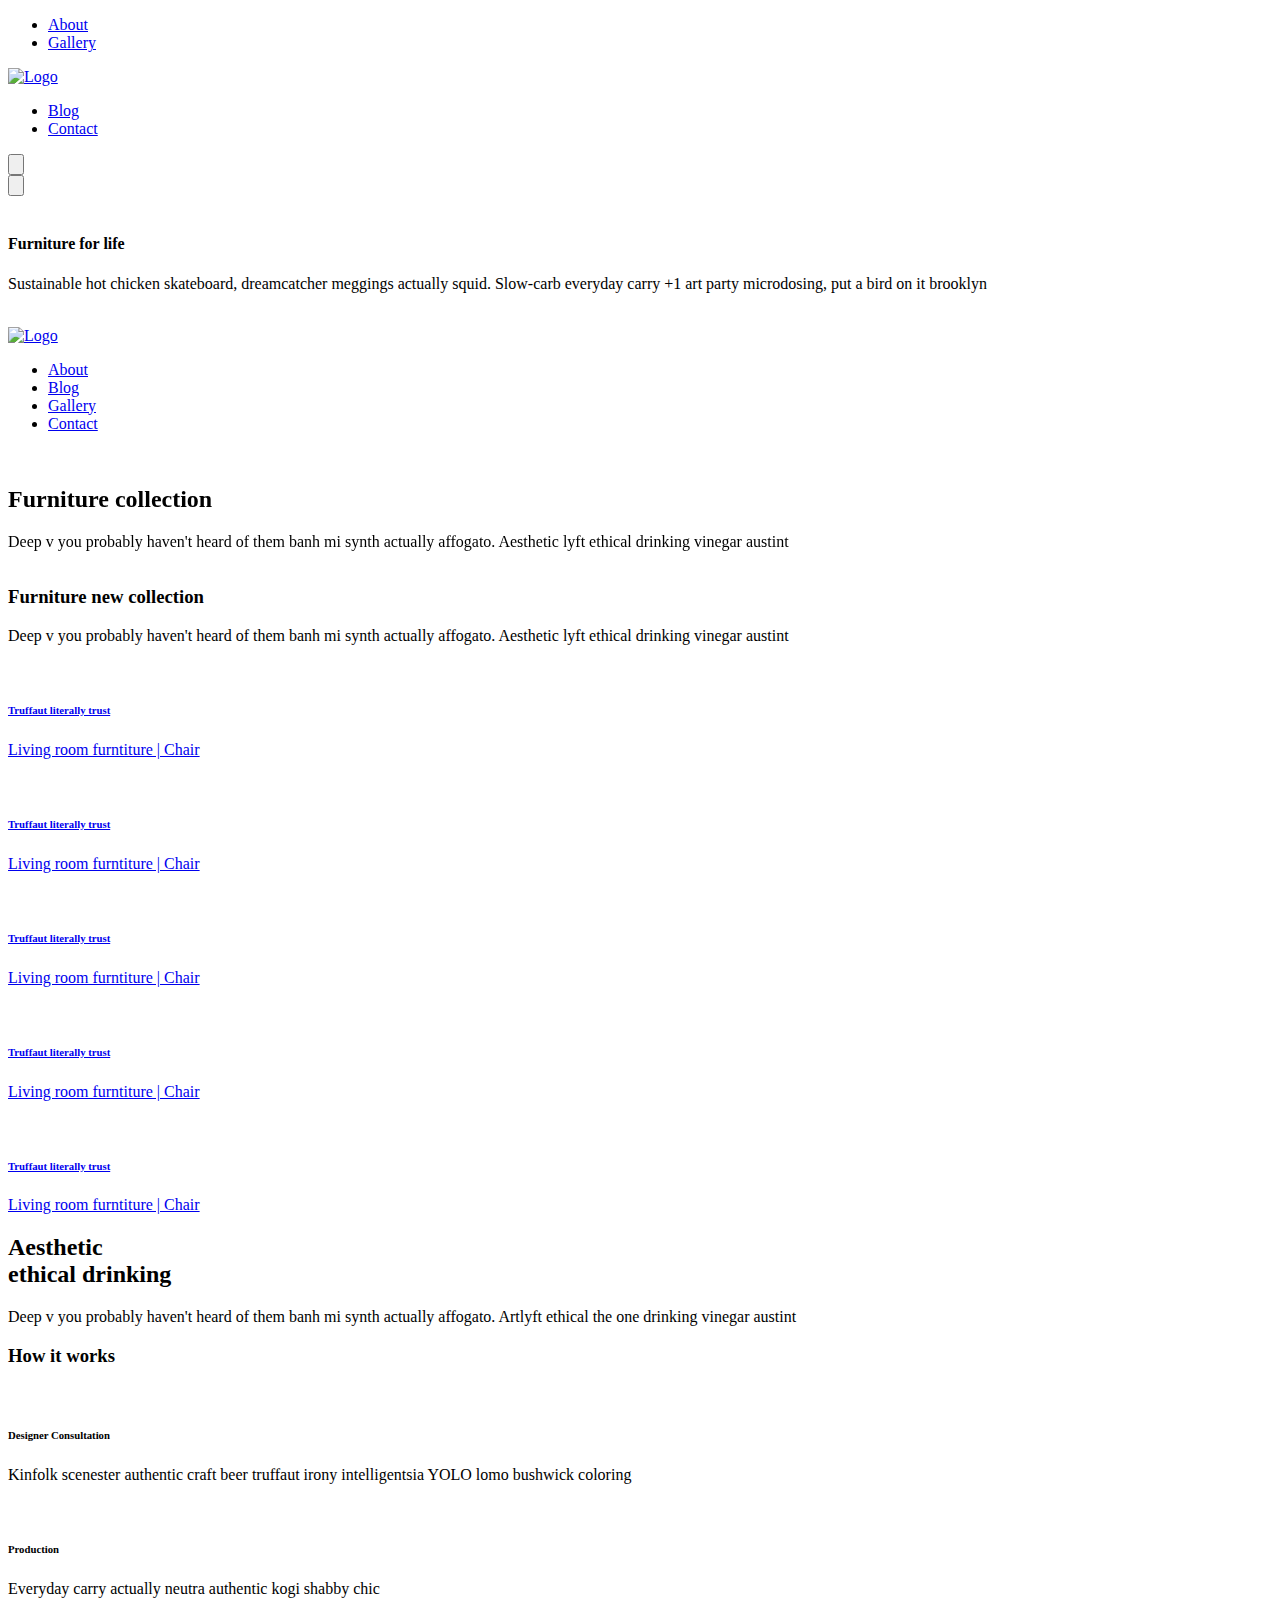
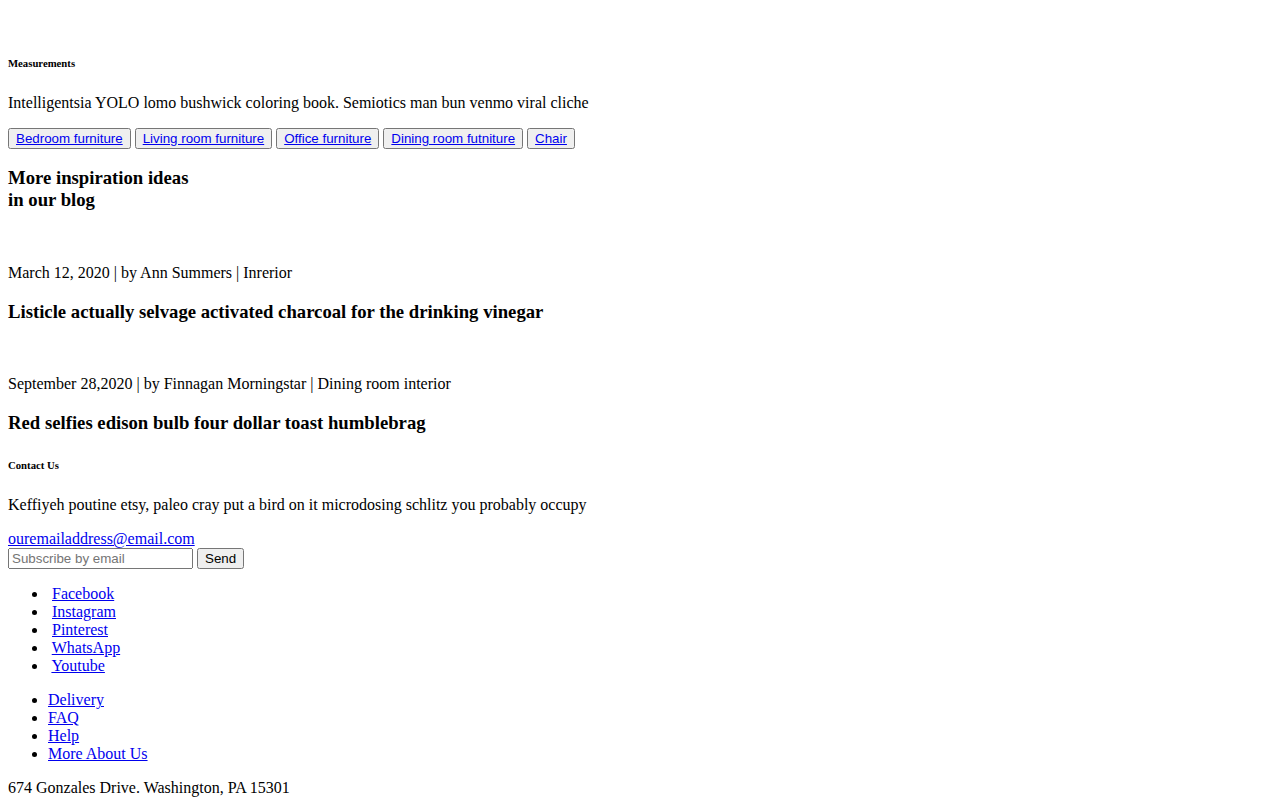
==== index.html @ 70f23776 "Add files via upload" ====
<!DOCTYPE html>
<html lang="en">
<head>
    <meta charset="UTF-8">
    <meta http-equiv="X-UA-Compatible" content="IE=edge">
    <meta name="viewport" content="width=device-width, initial-scale=1.0">
    <title>DESIRE</title>
    <link
  rel="stylesheet"
  href="https://cdn.jsdelivr.net/npm/swiper@9/swiper-bundle.min.css"
/>
    <link rel="preconnect" href="https://fonts.googleapis.com">
<link rel="preconnect" href="https://fonts.gstatic.com" crossorigin>
<link href="https://fonts.googleapis.com/css2?family=Montserrat:wght@700&family=Open+Sans&display=swap" rel="stylesheet">
    <link rel="stylesheet" href="css/style.css">
</head>
<body>
    

    <div class="wrapper">
    <header class="header">
      <div class="container">
        <div class="header_inner">
          <nav class="menu">
          <ul class="menu_list">
            <li class="menu_list-item"><a href="about.html" class="menu_list-link">
                About
            </a></li>
            <li class="menu_list-item"><a href="page.html" class="menu_list-link">
                Gallery
            </a></li>
          </ul>
          </nav>  
          <a href="#" class="logo log2">
            <img src="images/logoproject11.png" alt="Logo">
          </a> 
          <nav class="menu">
            <ul class="menu_list">
                <li class="menu_list-item"><a href="blog.html" class="menu_list-link">
                    Blog
                </a></li>
                <li class="menu_list-item"><a href="contact.html" class="menu_list-link">
                    Contact
                </a></li>
              </ul>
          </nav> 
          <button class="header_btn">
            <img src="images/icon_menu.png" alt="">
          </button> 

          <div class="rightside-menu">
            <button class="rightside-menu_close">
               <img src="images/Pathclose.png" alt="">
            </button>
            <div class="rightside-menu_content">
                <a href="#" class="logo">
                  <img src="images/logorightlog.png" alt="">
              </a>
              <h4 class="rightside-menu_title">
                Furniture for life
              </h4>
              <p class="rightside-menu_text">
                Sustainable hot chicken skateboard, dreamcatcher meggings actually squid. Slow-carb everyday carry +1 art party microdosing, put a bird on it brooklyn
              </p>
              <img src="images/Rectanglerightimg.png" alt="" class="rightside-menu-img">
            </div>
    </div> 

    <nav class="menu-men">
        <a href="index.html" class="logo3">
            <img src="images/logoproject11.png" alt="Logo">
          </a>
          <div class="menu-burger">
            <span></span>
          </div>
        <ul class="menu_list-burger">
            <li class="menu_list-item-burger"><a href="about.html" class="menu_list-link">
                About
            </a></li>
            <li class="menu_list-item-burger"><a href="blog.html" class="menu_list-link">
                Blog
            </a></li>
            <li class="menu_list-item-burger"><a href="page.html" class="menu_list-link">
                Gallery
            </a></li>
            <li class="menu_list-item-burger"><a href="contact.html" class="menu_list-link">
                Contact
            </a></li>
          </ul>
      </nav> 
        </div>
      </div>

    </header>

         <main class="main">
            <section class="top">
                <div class="container">
                    <div class="swiper mySwiper">
                        <div class="swiper-wrapper">
                          <div class="swiper-slide">
                            <div class="swiper-slide-inner">
                                <div class="swiper-slide-img">
                                    <img src="images/Group 1.png" alt="" class="swiper-slide-images">
                                </div>
                                <div class="swiper-slide-info">
                                    <h2 class="swiper-slide-title">
                                        Furniture 
                                        collection
                                    </h2>
                                    <p class="swiper-slide-text">
                                        Deep v you probably haven't heard of them banh mi synth actually affogato. Aesthetic lyft ethical drinking vinegar austint
                                    </p>
                                </div>
                            </div>
                          </div>
                          <div class="swiper-slide">
                            <div class="swiper-slide-inner">
                                <div class="swiper-slide-img">
                                    <img src="images/Group 1.png" alt="" class="swiper-slide-images">
                                </div>
                                <div class="swiper-slide-info">
                                    <h2 class="swiper-slide-title">
                                        Furniture 
                                        collection
                                    </h2>
                                    <p class="swiper-slide-text">
                                        Deep v you probably haven't heard of them banh mi synth actually affogato. Aesthetic lyft ethical drinking vinegar austint
                                    </p>
                                </div>
                            </div>
                          </div>
                          <div class="swiper-slide">
                            <div class="swiper-slide-inner">
                                <div class="swiper-slide-img">
                                    <img src="images/Group 1.png" alt="" class="swiper-slide-images">
                                </div>
                                <div class="swiper-slide-info">
                                    <h2 class="swiper-slide-title">
                                        Furniture 
                                        collection
                                    </h2>
                                    <p class="swiper-slide-text">
                                        Deep v you probably haven't heard of them banh mi synth actually affogato. Aesthetic lyft ethical drinking vinegar austint
                                    </p>
                                </div>
                            </div>
                          </div>
                        </div>
                        
                        <div class="swiper-pagination">
     
                        </div>
                      </div>
                    </div>
            </section>
            <section class="new-collection">
                <div class="container-fluid">
                    <h3 class="new-collection_title">
                        Furniture new collection
                    </h3>
                    <p class="new-collection_text">
                        Deep v you probably haven't heard of them banh mi synth actually affogato. Aesthetic lyft ethical drinking vinegar austint
                    </p>
                    <div class="collection">
                        <a class="collection_item" href="#">
                            <img src="images/placeholder.png" alt="" class="collection_images">
                            <div class="collection_info">
                                <h6 class="collection_info-title">
                                    Truffaut literally trust
                                </h6>
                                <div class="line"></div>

                                <p class="collection_info-text">
                                    Living room furntiture | Chair
                                </p>
                            </div>
                        </a>
                        <a class="collection_item" href="#">
                            <img src="images/container.jpg" alt="" class="collection_images">
                            <div class="collection_info">
                                <h6 class="collection_info-title">
                                    Truffaut literally trust
                                </h6>
                                <div class="line"></div>

                                <p class="collection_info-text">
                                    Living room furntiture | Chair
                                </p>
                            </div>
                        </a>
                        <a class="collection_item" href="#">
                            <img src="images/placeholderimg.png" alt="" class="collection_images">
                            <div class="collection_info">
                                <h6 class="collection_info-title">
                                    Truffaut literally trust
                                </h6>
                                <div class="line"></div>

                                <p class="collection_info-text">
                                    Living room furntiture | Chair
                                </p>
                            </div>
                        </a>
                        <a class="collection_item" href="#">

                                <img src="images/containerimg1.jpg" alt="" class="collection_images">
                            <div class="collection_info">
                                <h6 class="collection_info-title">
                                    Truffaut literally trust
                                </h6>
                                <div class="line"></div>
                                <p class="collection_info-text">
                                    Living room furntiture | Chair
                                </p>
                            </div>
                        </a>
                        <a class="collection_item" href="#">
                            <img src="images/containerimg2.jpg" alt="" class="collection_images">
                            <div class="collection_info">
                                <h6 class="collection_info-title">
                                    Truffaut literally trust
                                </h6>
                                <div class="line"></div>

                                <p class="collection_info-text">
                                    Living room furntiture | Chair
                                </p>
                            </div>
                        </a>
                    </div>
                </div>
            </section>

            <section class="decor">
                <div class="container">
                    <h2 class="decor_title">
                        Aesthetic <br>
                        ethical drinking
                    </h2>
                    <p class="decor_text">
                        Deep v you probably haven't heard of them banh mi synth actually affogato. Artlyft ethical the one drinking vinegar austint
                    </p>
                </div>
            </section>
             <section class="works-path">
                <div class="container">
                    <h3 class="works-path_title">
                        How it works
                    </h3>
                    <div class="works-path_items">
                        <div class="works-path_items-box">
                            <div class="works-path_item works-path_item--concultation">
                         <img src="images/003-graphic toolpen.png" alt="" class="works-path_item-img">
                                  <h6 class="works-path_item-title">
                                    Designer Consultation
                                  </h6>
                                  <p class="works-path_item-text">
                                    Kinfolk scenester authentic craft beer truffaut irony intelligentsia YOLO lomo bushwick coloring 
                                  </p>
                            </div>
                            <div class="works-path_item works-path_item--production">
                                <img src="images/002-sofapan1.png" alt="" class="works-path_item-img">
                                <h6 class="works-path_item-title">
                                    Production
                                </h6>
                                <p class="works-path_item-text">
                                    Everyday carry actually neutra authentic kogi shabby chic
                                </p>
                            </div>
                        </div>
                        <div class="works-path_item works-path_item--measur">
                            <img src="images/028-measuring tapepen3.png" alt="" class="works-path_item-img">
                            <h6 class="works-path_item-title">
                                Measurements
                            </h6>
                            <p class="works-path_item-text">
                                Intelligentsia YOLO lomo bushwick coloring book. Semiotics man bun venmo viral cliche
                            </p>
                        </div>
                    </div>
                </div>
            </section> 

            <div class="gallery">
                <div class="container-fluid">
               <div class="gallery_buttons">
                <button class="gallery_btn" >
                    <a href="#" class="gallery_item">
                    Bedroom furniture
                    </a>
                </button>
                <button class="gallery_btn" >
                    <a href="#" class="gallery_item">
                    Living room furniture
                    </a>
                </button>
                <button class="gallery_btn" >
                    <a href="#" class="gallery_item">
                    Office furniture
                    </a>
                </button>
                <button class="gallery_btn">
                    <a href="#" class="gallery_item">
                    Dining room futniture
                    </a>
                </button>
                <button class="gallery_btn">
                    <a href="#" class="gallery_item">
                    Chair
                    </a>
                </button>
               </div>
               <div class="grid">
                <div class="grid-item grid-item1"></div>
                <div class="grid-item grid-item2"></div>
                <div class="grid-item grid-item3"></div>
                <div class="grid-item grid-item8"></div>
                <div class="grid-item grid-item5"></div>
                <div class="grid-item grid-item6"></div>
                <div class="grid-item grid-item7"></div>
                <div class="grid-item grid-item8"></div>
                <div class="grid-item grid-item9"></div>
                <div class="grid-item grid-item10"></div>
                <div class="grid-item grid-item11"></div>
                
              </div>
               </div>
            </div> 

            <section class="ideas">
                <div class="container">
                    <h3 class="ideas_title">
                        More inspiration ideas <br>in our blog
                    </h3>
                    <div class="ideas_inner">
                        <div class="ideas_block">
                         <img src="images/imgtab.png" alt="" class="ideas_block-img">
                         <p class="ideas_block-text">
                            March 12, 2020 | by Ann Summers | Inrerior 
                         </p>
                         <h3 class="ideas_block-title">
                            Listicle actually selvage activated charcoal for the drinking vinegar 
                         </h3>
                        </div>
                        <div class="ideas_block">
                            <div class="ideas_block">
                                <img src="images/Object.png" alt="" class="ideas_block-img">
                                <p class="ideas_block-text">
                                    September 28,2020 | by Finnagan Morningstar | Dining room interior                                </p>
                                <h3 class="ideas_block-title">
                                    Red selfies edison bulb four dollar toast humblebrag                                </h3>
                               </div>
                        </div>
                    </div>
                </div>
            </section>
        </main>

        <footer class="footer">
         <div class="footer_content">
           <div class="container">
            <div class="footer_inner">
                <div class="footer_info">
                    <h6 class="footer_info-title">
                        Contact Us
                    </h6>
                    <p class="footer_info-text">
                        Keffiyeh poutine etsy, paleo cray put a bird on it microdosing schlitz you probably occupy
                    </p>
                    <a href="#" class="footer_info-email">
                        ouremailaddress@email.com
                    </a>
                    <form  class="footer_form">
                        <input type="email" class="footer_form-input" placeholder="Subscribe by email">
                        <button class="footer_form-button"  type="submit">Send</button>
                    </form>
                </div>
                <ul class="footer_social">
                 <li class="footer_social-list">
                    <img src="images/facebookfac.png" alt="" class="footer_social-list-img">
                    <a href="#" class="footer_social-item">Facebook</a>
                </li>
                <li class="footer_social-list">
                    <img src="images/instagraminst.png" alt="" class="footer_social-list-img">
                    <a href="#" class="footer_social-item">Instagram</a>
                </li>
                <li class="footer_social-list">
                    <img src="images/Pinterestpint.png" alt="" class="footer_social-list-img">
                    <a href="#" class="footer_social-item">Pinterest</a>
                </li>
                <li class="footer_social-list">
                    <img src="images/whatsappwhats.png" alt="" class="footer_social-list-img">
                    <a href="#" class="footer_social-item">WhatsApp</a>
                </li>
                <li class="footer_social-list">
                    <img src="images/youtubeyot.png" alt="" class="footer_social-list-img">
                    <a href="#" class="footer_social-item">Youtube</a>
                </li>
                </ul>
                <nav class="footer_menu">
                    <ul class="footer_menu-list">
                        <li class="footer_menu-item">
                            <a href="#" class="footer_menu-link">Delivery</a>
                        </li>
                        <li class="footer_menu-item">
                            <a href="#" class="footer_menu-link">FAQ</a>
                        </li>
                        <li class="footer_menu-item">
                            <a href="#" class="footer_menu-link">Help</a>
                        </li>
                        <li class="footer_menu-item">
                            <a href="#" class="footer_menu-link">More About Us</a>
                        </li>
                    </ul>
                </nav>
            </div>
           </div>
         </div>
         <div class="footer_copy">
           <div class="cop">
            674 Gonzales Drive.   Washington, PA 15301
           </div> 
         </div>
        </footer>
    </div> 

    <script src="https://ajax.googleapis.com/ajax/libs/jquery/3.4.1/jquery.min.js"></script>
    <script src="https://cdn.jsdelivr.net/npm/swiper@9/swiper-bundle.min.js"></script>
  

    <script src="js/main.js"></script>
</body>
</html>
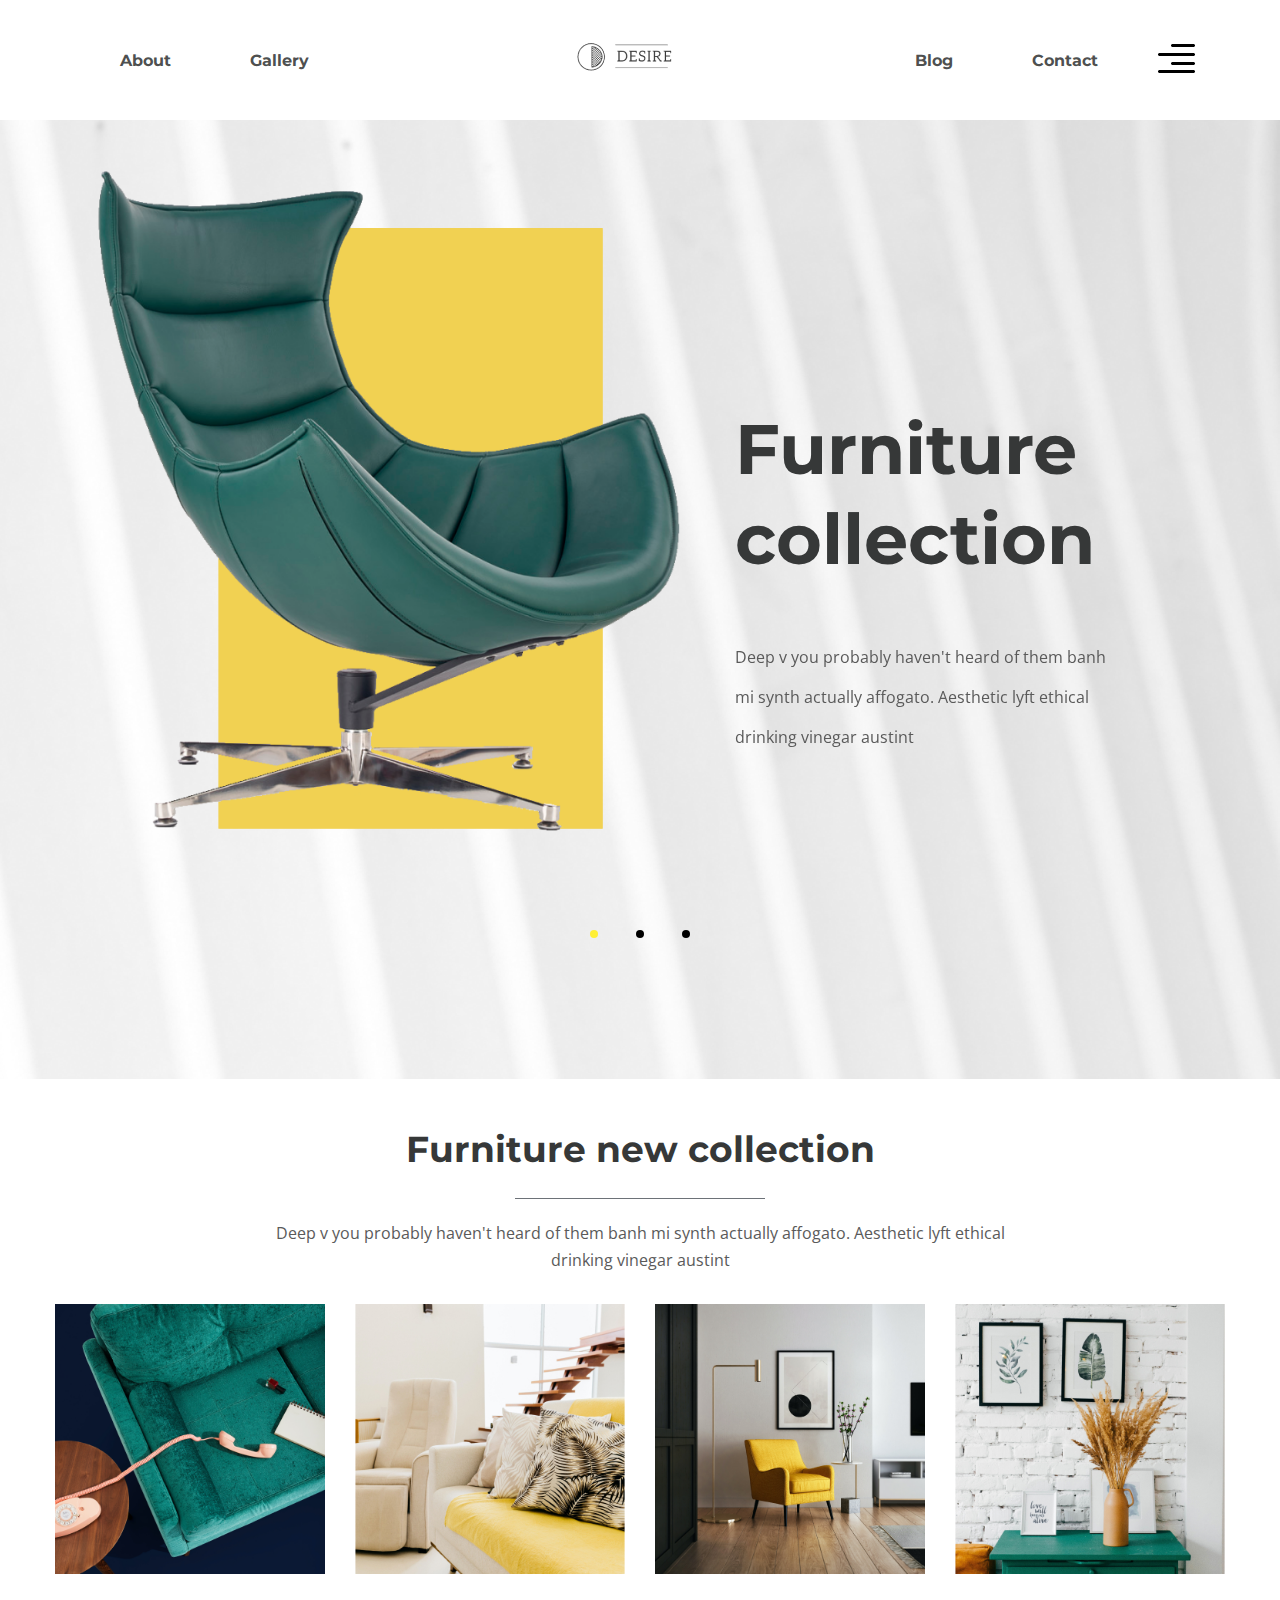
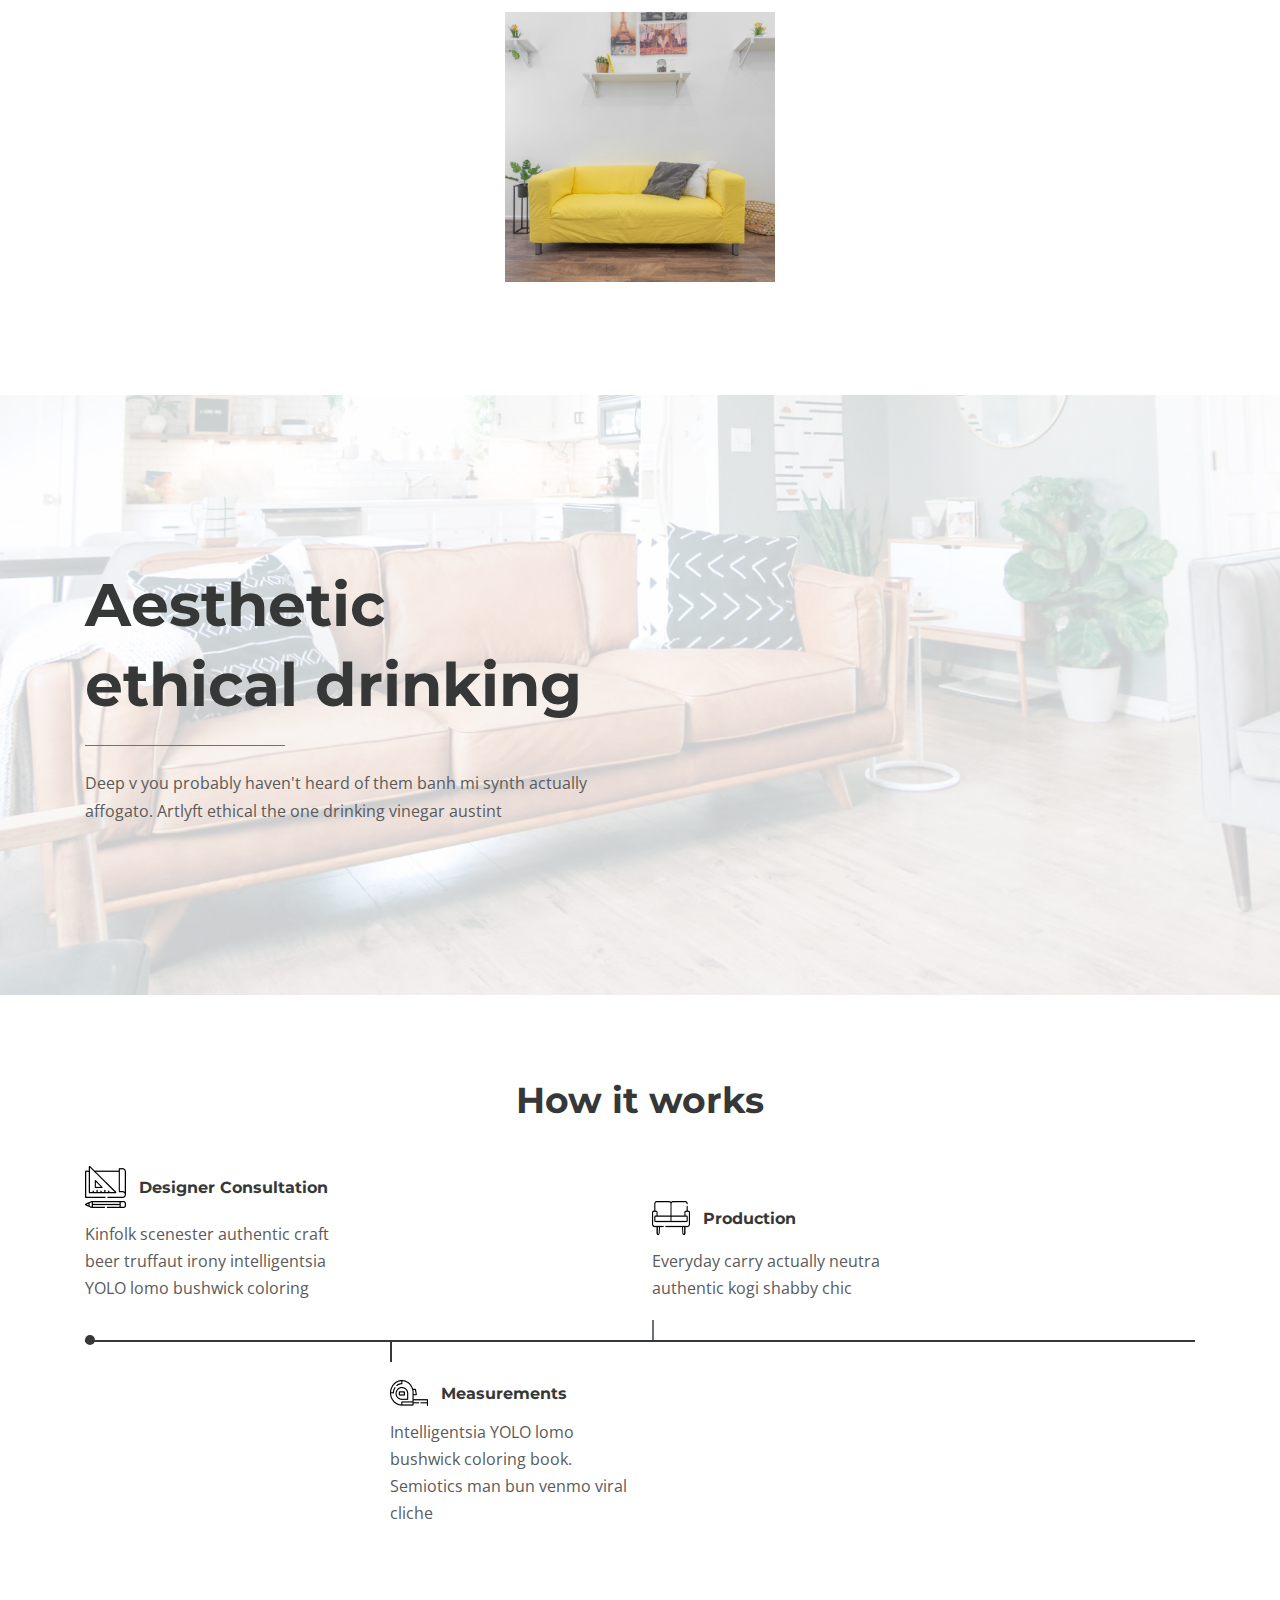
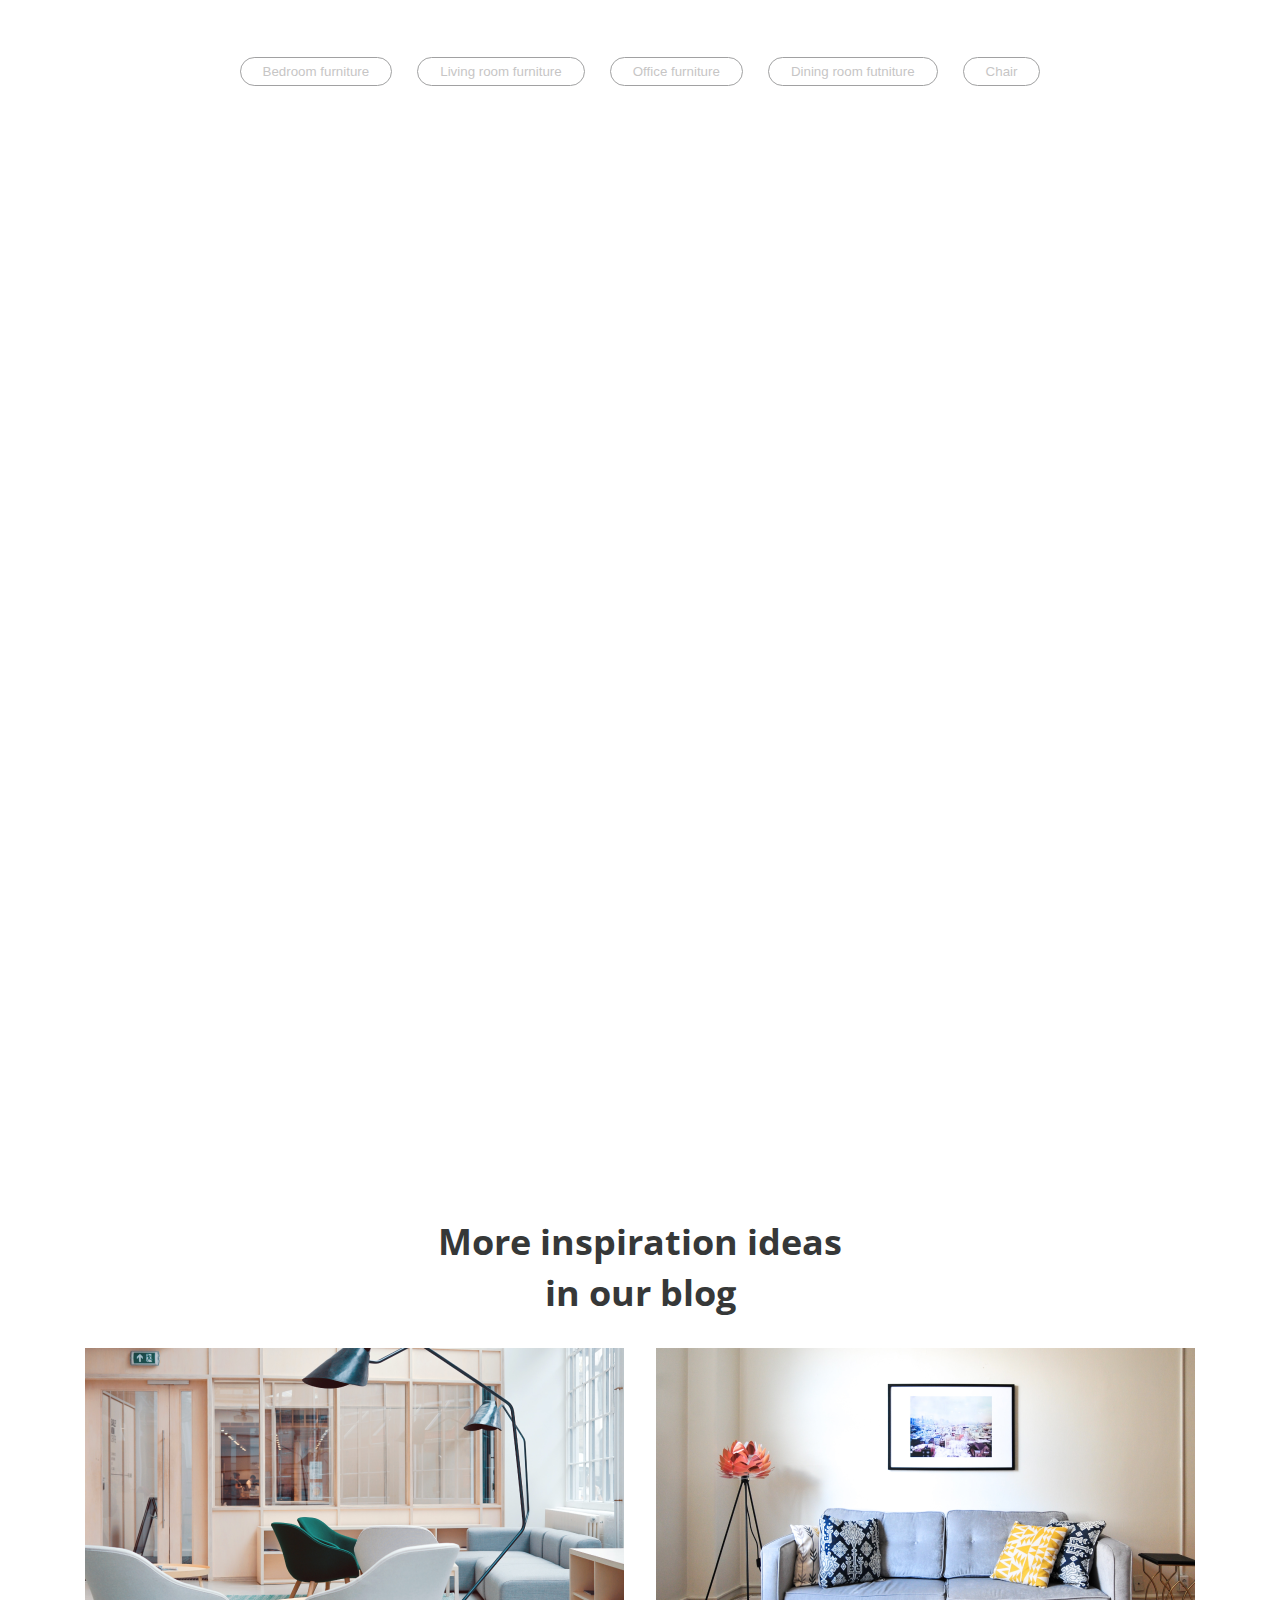
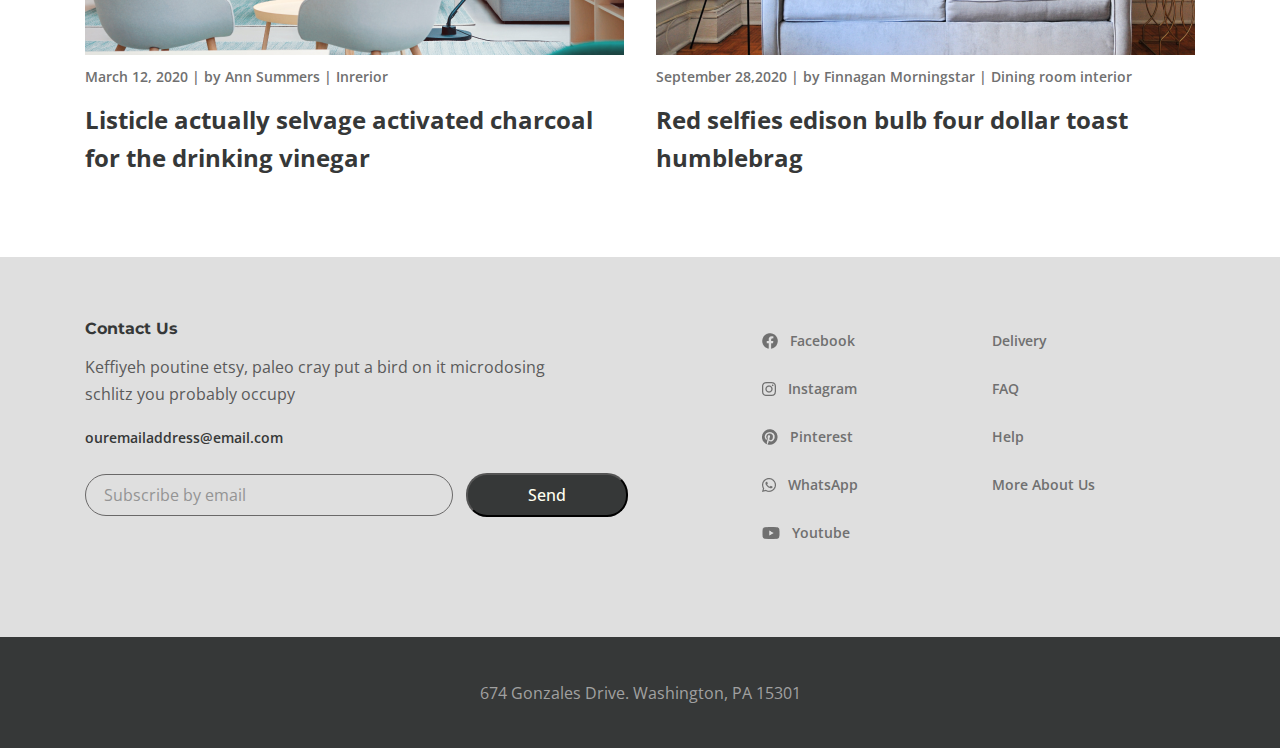
==== commit 0e67b752: "Update index.html" ====
--- a/index.html
+++ b/index.html
@@ -5,6 +5,7 @@
     <meta http-equiv="X-UA-Compatible" content="IE=edge">
     <meta name="viewport" content="width=device-width, initial-scale=1.0">
     <title>DESIRE</title>
+    <link rel="shortcut icon" href="./images/9a71d1821a188d55.png" type="image/png">
     <link
   rel="stylesheet"
   href="https://cdn.jsdelivr.net/npm/swiper@9/swiper-bundle.min.css"
@@ -431,4 +432,4 @@
 
     <script src="js/main.js"></script>
 </body>
-</html>+</html>
--- a/css/style.css
+++ b/css/style.css
@@ -0,0 +1,2672 @@
+html,
+body {
+
+    height: 100%;
+}
+
+body {
+    font-size: 16px;
+    line-height: 27px;
+    font-weight: 400;
+font-family: 'Open Sans', sans-serif;
+overflow-x: hidden;
+min-width: 320px;
+}
+
+* {
+    margin: 0;
+    padding: 0;
+    text-decoration: none;
+    list-style: none;
+    box-sizing: border-box;
+}
+.wrapper {
+    display: flex;
+    flex-direction: column;
+    min-height: 100%;
+}
+
+.main {
+    flex: 1 0 auto;
+}
+
+.footer {
+    flex: 0 0 auto
+}
+
+.container {
+    max-width: 1140px;
+    margin: 0 auto;
+    padding: 0 15px;
+}
+
+.container2 {
+    max-width: 1300px;
+    margin: 0 auto;
+    padding: 0 15px;
+}
+
+.container-fluid {
+    max-width: 1920px;
+    margin: 0 auto;
+    padding: 0 10px;
+}
+
+.container-fluid1 {
+    max-width: 1920px;
+    margin: 0 auto;
+}
+
+
+.container-about {
+    max-width: 825px;
+    margin: 0 auto;
+}
+
+.header_inner {
+
+    display: flex;
+    justify-content: space-between;
+    align-items: center;
+    height: 120px;
+}
+
+.header_btn {
+    background-color: transparent;
+    border:none;
+    cursor: pointer;
+}
+
+.menu_list {
+    display: flex;
+    gap:79px;
+}
+
+.logo {
+    margin: 0 auto;
+}
+
+.menu_list-link {
+    font-size: 16px;
+line-height: 22px;
+font-family: 'Montserrat', sans-serif;
+text-align: center;
+font-weight: 700;
+color: rgba(54, 56, 56, 0.9033);
+
+}
+
+.menu {
+    padding-left: 35px;
+    padding-right: 60px;
+}
+
+.footer_content {
+    background-color: #DFDFDF;
+}
+
+.footer_copy{
+    background-color: #363838;
+    text-align: center;
+    padding: 42px 15px 41px;
+    font-weight: 400;
+font-size: 16px;
+line-height: 28px;
+font-family: 'Open Sans';
+
+text-align: center;
+
+color: #A1A1A1;
+
+}
+
+.footer_inner {
+    display: flex;
+    justify-content: space-between;
+    padding: 60px 0 80px 0;
+}
+
+.footer_info-title {
+    font-weight: 700;
+    font-size: 16px;
+    line-height: 23px;
+    font-family: 'Montserrat';    
+    color: #363838;
+    margin-bottom: 14px;
+}
+
+.footer_info-text {
+max-width: 476px;
+font-family: 'Open Sans';
+font-weight: 400;
+font-size: 16px;
+line-height: 27px;
+margin-bottom: 16px;
+color: #5A5A5A;
+
+}
+
+.footer_info-email {
+    font-family: 'Open Sans';
+    font-weight: 600;
+    font-size: 14px;
+    line-height: 28px;
+    color: #363838;
+}
+
+
+.footer_form-input {
+    margin-top: 22px;
+    font-family: 'Open Sans';
+    font-weight: 400;
+    font-size: 16px;
+    line-height: 28px;
+    color: #A1A1A1;
+    opacity: 0.7;
+border: 1px solid #383636;
+border-radius: 21px;
+width: 368px;
+background-color: transparent;
+padding: 6px 18px;
+}
+
+.footer_form-button {
+    background: #363838;
+    border-radius: 21px;
+    padding: 6px 60px;
+    font-family: 'Open Sans';
+font-weight: 500;
+font-size: 16px;
+line-height: 28px;
+text-align: center;
+margin-left: 9px;
+color: #FFFFF0;
+
+}
+
+.footer_social-item {
+    font-family: 'Open Sans';
+    font-weight: 600;
+    font-size: 14px;
+    line-height: 28px;  
+    color: #707070;
+}
+
+.footer_social-list {
+    padding: 10px 0;
+    display: flex;
+    align-items: center;
+    gap:12px;
+
+}
+
+.footer_menu-link {
+    font-family: 'Open Sans';
+    font-weight: 600;
+    font-size: 14px;
+    line-height: 28px;
+    color: #707070;
+}
+
+.footer_menu-item {
+    padding: 10px 0;
+
+}
+
+
+.footer_menu {
+    margin-right: 100px;
+}
+
+
+.rightside-menu {
+    position: absolute;
+    right:0;
+    top:0;
+    bottom: 0;
+    max-width: 696px;
+    width: 100%;
+    height: 100vh;
+display: none;
+z-index: 999;
+    background-color: white;
+ box-shadow: -2px 1px 7px 0px #000;
+}
+
+
+
+.rightside-menu_close {
+    background-color: transparent;
+    border:none;
+    padding:0;
+    cursor: pointer;
+    margin-left: 50px;
+    padding-top: 40px;
+    margin-bottom: 60px;
+}
+
+.rightside-menu_content {
+    text-align: center;
+    max-width: 485px;
+    position: relative;
+    top:-50px;
+    margin: 0 auto;
+}
+
+.rightside-menu_title {
+    font-family: 'Montserrat';
+    font-weight: 700;
+    font-size: 36px;
+    line-height: 51px;
+    margin-bottom: 10px;
+    text-align: center;
+    
+    color: #363838;
+    
+}
+
+.rightside-menu_text {
+margin-bottom: 55px;
+font-family: 'Open Sans';
+font-weight: 400;
+font-size: 16px;
+line-height: 27px;
+text-align: center;
+
+color: #5A5A5A;
+}
+
+.rightside-menu-img {
+    height: 300px;
+    width:400px;
+}
+
+
+.top {
+  padding: 0 0 133px 0;
+  background-image: url('../images/main_slider.png');
+  background-repeat: no-repeat;
+ background-size: cover;
+  background-position: top;
+}
+
+
+
+.swiper-pagination {
+  gap:30px;
+  display: flex;
+margin-left: 780px;  
+}
+
+.swiper-pagination-bullet {
+    width: 8px;
+height: 8px;
+background: #000;
+opacity: 1;
+  }
+
+  .swiper-pagination-bullet-active {
+    background: #FFEF35;
+  }
+ .swiper-slide-inner {
+    display: flex;
+    justify-content: space-between;
+    align-items: center;
+    gap:40px;
+    position: relative;
+    right: 60px;
+    margin-top: 100px;
+ }
+
+ .swiper-slide-title {
+    font-family: 'Montserrat';
+    font-weight: 700;
+    font-size: 100px;
+    line-height: 134px; 
+    color: #363838;
+    margin-bottom: 53px;
+ }
+
+
+
+ .swiper-slide-text {
+    font-family: 'Open Sans';
+    font-weight: 400;
+    font-size: 16px;
+    line-height: 27px;
+    color: #5A5A5A;
+    max-width: 556px;
+ }
+
+ .ideas_block img:hover {
+transform: scale(1.01);
+transition: all .5s;
+ }
+
+ .swiper-slide-img {
+   position: relative;
+   top:-60px;
+   width: 100%;
+    margin-left: 60px;
+ }
+ .swiper-slide-info {
+    margin-left: 10px;
+    margin-top: -140px;
+ }
+
+ .swiper-slide-images {
+    max-width: 100%;
+ }
+ .new-collection {
+    text-align: center;
+    padding: 45px 0 105px;
+ }
+
+
+ .new-collection_title {
+    font-family: 'Montserrat';
+    font-weight: 700;
+    font-size: 36px;
+    line-height: 51px;
+
+    text-align: center;
+    position: relative;
+    color: #363838;
+    margin-bottom: 45px;
+ }
+
+ .new-collection_title::after {
+    content:"";
+    position: absolute;
+    width:250px;
+    height:1px;
+    bottom:0;
+    right:0;
+    left:0;
+    top:74px;
+    margin: 0 auto;
+    background: #6D7278;
+ }
+ .new-collection_text {
+    font-family: 'Open Sans';
+font-weight: 400;
+font-size: 16px;
+line-height: 27px;
+text-align: center;
+max-width: 730px;
+margin: 0 auto;
+color: #5A5A5A;
+ }
+
+ .collection {
+    margin-top: 30px;
+    flex-wrap: wrap;
+    gap:30px;
+    display: flex;
+    justify-content: center;
+ }
+ .collection_images {
+    width: 270px;
+    height:270px;
+ }
+
+ .collection_info {
+    position: absolute;
+    top:0;
+    left:0;
+    right:0;
+    bottom: 0;
+    flex-direction: column;
+    justify-content: center;
+    display: flex;
+    color:transparent;
+    transition: all .5s;
+
+ }
+
+ .collection_info:hover {
+    background: #FFFFFF;
+    mix-blend-mode: normal;
+    opacity: 0.65;
+    
+    color: #000;
+    
+ }
+ 
+ .contacts-inners {
+    display: none;
+ }
+ 
+ .collection_item {
+  position: relative;
+    
+ }
+
+ .collection_images {
+    min-height: 270px;
+    object-fit: cover;
+ }
+
+.collection_info-title {
+    font-weight: 700;
+    font-size: 21px;
+    line-height: 24px;
+    margin-bottom: 20px;
+    opacity: 1.3;
+}
+
+.collection_info-text {
+    font-weight: 600;
+font-size: 11px;
+line-height: 28px;
+
+
+
+}
+
+.line {
+  width: 160px;
+  margin: 0 auto;
+  margin-bottom: 10px;
+border: 1px solid ; 
+}
+
+.decor {
+    background-image: url('../images/Group\ 2.jpg');
+    background-repeat: no-repeat;
+    background-size: cover;
+    background-position: center;
+    min-height: 600px;
+    padding: 170px 0 155px  ;
+    
+}
+
+.about_inner-text {
+    margin-bottom: 20px;
+   }
+
+.decor_title {
+    font-weight: 700;
+    font-size: 60px;
+    line-height: 80px;
+    /* or 133% */
+    font-family: 'Montserrat';
+
+    margin-bottom: 44px;
+    position: relative;
+    color: #363838;
+    
+}
+
+.decor_title::after {
+    content:"";
+    position: absolute;
+    width:200px;
+    bottom:0;
+    left:0;
+    height: 1px;
+top:180px;
+    background: #6D7278;
+}
+
+.decor_text {
+    font-weight: 400;
+    font-size: 16px;
+    line-height: 28px;
+    /* or 175% */
+    max-width: 540px;
+    color: #5A5A5A;
+}
+
+.works-path {
+  padding: 80px 0 30px;
+}
+
+.works-path_title {
+    text-align: center;
+    font-weight: 700;
+font-size: 36px;
+line-height: 51px;
+font-family: 'Montserrat';
+
+margin-bottom: 40px;
+color: #363838
+}
+
+.works-path_items {
+
+}
+
+.works-path_items-box {
+    display: flex;
+    border-bottom: 2px solid #363838;
+    position: relative;
+    align-items: flex-end;
+    
+}
+
+.works-path_items-box::before {
+content: "";
+position: absolute;
+bottom:-5px;
+left:0;
+height:10px;
+width:10px;
+background-color: #363838;
+border-radius: 50%;
+}
+
+.works-path_item--production {
+    margin-left: 317px;
+}
+
+.works-path_item--production::after {
+    content:"";
+    position: absolute;
+    width:2px;
+    bottom:0;
+    left:0;
+    height: 20px;
+
+    background: #6D7278;
+}
+
+
+.works-path_item--production,
+.works-path_item--concultation {
+    padding-bottom: 38px;
+}
+
+.works-path_item {
+    width:250px;
+    display: flex;
+    flex-wrap: wrap;
+    align-items: center;
+    position: relative;
+    height: 100%;
+}
+
+.works-path_item-title {
+margin-left: 13px;
+font-family: 'Montserrat';
+font-weight: 700;
+font-size: 16px;
+line-height: 23px;
+/* identical to box height, or 144% */
+
+color: #363838;
+
+}
+
+.works-path_item-text {
+margin-top: 13px;
+font-family: 'Open Sans';
+font-weight: 400;
+font-size: 16px;
+line-height: 27px;
+/* or 169% */
+color: #5A5A5A;
+}
+
+.works-path_item--measur {
+    padding-top: 38px;
+    margin-left: 305px;
+}
+
+.works-path_item--measur::before{
+    content: "";
+    position: absolute;
+    left:0;
+    top:0;
+    width:2px;
+    height:20px;
+    background-color: #363838;
+}
+
+
+
+.gallery {
+    text-align: center;
+    padding: 100px 0  0;
+}
+.gallery_items {
+    padding: 40px 0;
+    display: grid;
+    grid-template-columns: repeat(4, 1fr);
+    grid-template-rows: repeat(2, 1fr);
+    gap:35px;
+}
+
+
+.grid {
+    padding-top: 100px;
+    display: grid;
+    grid-template-columns: repeat(6, 1fr);
+    grid-template-rows: repeat(3, 1fr);
+    grid-gap: 15px;
+    padding: 100px 20px;
+  }
+
+ 
+  .grid-area {
+    display: grid;
+    min-height: 540px;
+    padding: 0 0 100px;
+  }
+  .grid-item {
+    transition: 0.5s;
+    min-height: 300px;
+  }
+
+  .grid-itemm {
+    transition: 0.5s;
+    min-height: 300px;
+  }
+
+  .grid-item1 {
+    background-image: url("https://assets.architecturaldigest.in/photos/6328df02104b43e06456dcca/1:1/w_1080,h_1080,c_limit/4%20bedroom%20design%20ideas%20guaranteed%20to%20give%20you%20a%20restful%20sleep.jpg");
+    background-position: center;
+    background-size: cover;
+    grid-column: 2 span;
+  }
+  .grid-item2 {
+    background-image: url("https://media.designcafe.com/wp-content/uploads/2020/02/21005944/study-room-design-with-bed-for-your-home.jpg");
+    background-position: center;
+    background-size: cover;
+    grid-column: 2 span;
+    grid-row: 2 span;
+  }
+  .grid-item3 {
+    background-image: url("https://cdn.mos.cms.futurecdn.net/mre3GZuW83ttFeAoidZPgQ.gif");
+    background-position: center;
+    background-size: cover;
+    grid-row: 2 span;
+  }
+  .grid-item4 {
+    background-image: url("https://www.nobroker.in/blog/wp-content/uploads/2022/07/Modern-Bedroom-Design.jpg");
+    background-position: center;
+    background-size: cover;
+  }
+  .grid-item5 {
+    background-image: url("https://www.thespruce.com/thmb/2_Q52GK3rayV1wnqm6vyBvgI3Ew=/1500x0/filters:no_upscale():max_bytes(150000):strip_icc()/put-together-a-perfect-guest-room-1976987-hero-223e3e8f697e4b13b62ad4fe898d492d.jpg");
+    background-position: center;
+    background-size: cover;
+  }
+  .grid-item6 {
+    background-image: url("https://www.thespruce.com/thmb/uCqMD2vquExIECEwEdbiD8hAvrQ=/1500x0/filters:no_upscale():max_bytes(150000):strip_icc()/charming-guest-bedrooms-to-recreate-4134865-hero-29d6bd18d9f2491b9eeeb1e24b7ce558.jpg");
+    background-position: center;
+    background-size: cover;
+  }
+  .grid-item7 {
+    background-image: url("https://www.thespruce.com/thmb/iMt63n8NGCojUETr6-T8oj-5-ns=/1500x0/filters:no_upscale():max_bytes(150000):strip_icc()/PAinteriors-7-cafe9c2bd6be4823b9345e591e4f367f.jpg");
+    background-position: center;
+    background-size: cover;
+  }
+  .grid-item8 {
+    background-image: url("https://st.hzcdn.com/simgs/12e14b88001af647_4-3192/home-design.jpg");
+    background-position: center;
+    background-size: cover;
+  }
+  .grid-item9 {
+    background-image: url("https://images.wsj.net/im-651633?width=1280&size=1");
+    background-position: center;
+    background-size: cover;
+    grid-column: 2 span;
+  }
+  .grid-item10 {
+    background-image: url("https://hips.hearstapps.com/hmg-prod/images/small-living-room-ideas-fatma-el-aminub9a8769-1673370515.jpg");
+    background-position: center;
+    background-size: cover;
+    grid-column: 2 span;
+  }
+  .grid-item11 {
+    background-image: url("https://roomdesign.gr/wp-content/uploads/2022/09/bali_table_main2.jpg");
+    background-position: center;
+    background-size: cover;
+  }
+  .grid-item12 {
+    background-image: url("https://images.wsj.net/im-651633?width=1280&size=1");
+    background-position: center;
+    background-size: cover;
+    grid-column: 2 span;
+  }
+  .grid-item13 {
+    background-image: url("https://www.thespruce.com/thmb/2_Q52GK3rayV1wnqm6vyBvgI3Ew=/1500x0/filters:no_upscale():max_bytes(150000):strip_icc()/put-together-a-perfect-guest-room-1976987-hero-223e3e8f697e4b13b62ad4fe898d492d.jpg");
+    background-position: center;
+    background-size: cover;
+    grid-row: 2 span;
+    grid-column: 2 span;
+
+  }
+  .grid-item14 {
+    background-image: url("https://www.thespruce.com/thmb/uCqMD2vquExIECEwEdbiD8hAvrQ=/1500x0/filters:no_upscale():max_bytes(150000):strip_icc()/charming-guest-bedrooms-to-recreate-4134865-hero-29d6bd18d9f2491b9eeeb1e24b7ce558.jpg");
+    background-position: center;
+    background-size: cover;
+  }
+  .grid-item15 {
+    background-image: url("https://www.thespruce.com/thmb/iMt63n8NGCojUETr6-T8oj-5-ns=/1500x0/filters:no_upscale():max_bytes(150000):strip_icc()/PAinteriors-7-cafe9c2bd6be4823b9345e591e4f367f.jpg");
+    background-position: center;
+    background-size: cover;
+  }
+  .grid-item16 {
+    background-image: url("https://st.hzcdn.com/simgs/12e14b88001af647_4-3192/home-design.jpg");
+    background-position: center;
+    background-size: cover;
+    grid-column: 2 span;
+
+  }
+  .grid-item17 {
+    background-image: url("https://images.wsj.net/im-651633?width=1280&size=1");
+    background-position: center;
+    background-size: cover;
+    grid-column: 2 span;
+  }
+ 
+.gallery_btn {
+    mix-blend-mode: normal;
+opacity: 0.5;
+padding: 6px 22px;
+border: 1px solid #454647;
+border-radius: 20px;
+background-color: transparent;
+}
+
+.gallery_btn:hover {
+background-color: #FFEF35;
+transition: all .5s;
+color:#000;
+
+}
+
+
+.gallery_btn a:hover {
+color:#000;
+}
+
+.gallery_buttons {
+    gap:25px;
+    display: flex;
+    justify-content: center;
+}
+
+.ideas_inner {
+    display: flex;
+    justify-content: center;
+    gap:30px    ;
+}
+
+.ideas_title {
+    text-align: center;
+    font-weight: 700;
+font-size: 36px;
+line-height: 51px;
+/* or 142% */
+
+text-align: center;
+margin-bottom: 30px;
+color: #363838;
+}
+
+.ideas {
+    padding: 0 0 80px 0;
+}
+
+.ideas_block-text {
+    font-weight: 600;
+    font-size: 14px;
+    line-height: 28px;
+    /* identical to box height, or 200% */
+    margin-bottom: 10px;
+    
+    color: #707070;
+}
+
+
+.ideas_block-title {
+    font-weight: 700;
+    font-size: 24px;
+    line-height: 38px;
+    /* or 158% */
+    
+    
+    color: #363838;
+}
+
+.gallery1 {
+   margin-top: -196px;
+   margin-left: 38px;
+}
+
+.grey-men {
+    background: #DFDFDF;
+}
+
+.grey-men-text {
+    font-family: 'Open Sans';
+    font-weight: 400;
+    font-size: 14px;
+    line-height: 28px;
+    /* identical to box height, or 200% */
+padding: 14px 0;    
+margin-left: 200px;
+    color: #5A5A5A;
+
+}
+
+
+.gallery_btn a {
+    color: #8F8D8D;
+}
+
+.gallery_item img:hover {
+    transform: scale(1.05);
+    transition: .5s;
+    opacity: 0.8;
+}
+
+.about {
+    background-image: url('../images/placeholderimg14.jpg');
+    background-repeat: no-repeat;
+    background-position: center;
+    height: 400px;
+    max-width: 100%;
+    background-size: cover;
+    display: flex;
+    justify-content: center;
+    text-align: center;
+    align-items: center;
+    margin-top: -1px;
+}
+
+.about_title {
+font-family: 'Montserrat';
+font-weight: 700;
+font-size: 60px;
+line-height: 80px;
+/* identical to box height, or 133% */
+
+color: #363838;
+}
+
+.about-information {
+    padding: 100px 0 60px 0;
+    max-width: 1110px;
+    margin: 0 auto;
+}
+
+.about_inner-title {
+    font-family: 'Montserrat';
+font-weight: 700;
+font-size: 36px;
+line-height: 60px;
+/* or 167% */
+max-width: 822px;
+margin-bottom: 45px;
+color: #363838;
+
+}
+
+.about_inner-title::before {
+    content: "";
+    position: absolute;
+    width:180px;
+    height:1px;
+    background: #6D7278;
+    bottom:-30px;
+}
+
+.about_inner-item {
+    max-width: 825px;
+    font-family: 'Open Sans';
+font-weight: 400;
+font-size: 16px;
+line-height: 27px;
+/* or 169% */
+margin-left: 285px;
+color: #5A5A5A;
+}
+
+.video {
+    background-image: url('../images/Objectvideo.png');
+    background-position: center;
+    background-repeat: no-repeat;
+    background-size: cover;
+    height: 414px;
+    display: flex;
+    justify-content: center;
+    text-align: center;
+    align-items: center;
+}
+
+.about-chair_inner {
+    background-image: url('../images/Objectaboutfon.png');
+    background-position: bottom center;
+    background-repeat: no-repeat;
+    margin-top: 60px;
+    display: flex;
+    
+    align-items: center;
+    gap:40px;
+}
+
+.about-chair {
+  max-width: 100%;
+  background-size: cover;
+    padding: 100px 0;
+}
+
+.about-chair-titles {
+    font-family: 'Montserrat';
+    font-weight: 700;
+    font-size: 36px;
+    line-height: 60px;
+    text-align: center;
+    /* identical to box height, or 167% */
+    margin-bottom: 40px;
+    color: #363838;
+    padding: 0 10px;
+}
+
+.about-chair-texts {
+    font-family: 'Open Sans';
+    font-weight: 400;
+    font-size: 16px;
+    line-height: 27px;
+    /* or 169% */
+text-align: center;
+margin: 0 auto;
+padding: 0 10px;
+    max-width: 825px;
+    color: #5A5A5A;
+    
+}
+
+.about-chair-title::before {
+    content:"";
+    position: absolute;
+    width:180px;
+    height:1px;
+    background: #363636;
+    left:528px;
+    bottom:-1000px;
+}
+
+.about-chair-images {
+    margin-left: 162px;
+}
+
+
+.about-chair-grafics-block-info {
+    display: flex;
+    justify-content: space-between;
+    align-items: center;
+    gap:327px;
+}
+
+.about-chair-grafics-block {
+    padding: 15px 0;
+}
+
+.about-chair-grafics-block-line {
+    height:1px;
+    background: #363838;
+    width:460px;
+}
+
+.about-chair-grafics-block-line-inner {
+    margin-top: 12.8px;
+    display: flex;
+    align-items: center;
+}
+
+.about-chair-grafics-block-line-white {
+    height:2px;
+    background: #fff;
+    width:120px;  
+}
+
+.line-black1 {
+    height: 2px;
+}
+
+.about-chair-grafics {
+padding: 0 20px;
+}
+
+.line-black4 {
+    height: 2.1px;
+}
+.line-black3 {
+    height: 2.2px;
+}
+.line-black2 {
+    height: 2.2px;
+    width:360px;
+
+}
+
+.line-white2 {
+    width:240px;  
+  
+}
+
+.line-black4 {
+    width:260px;
+
+}
+
+.line-white4 {
+    width: 340px;
+}
+
+.line-white3 {
+    width: 140px;
+}
+
+.line-white1 {
+    width: 140px;
+}
+
+.app_items {
+    display: flex;
+    justify-content: center;
+    column-gap:30px;
+    flex-wrap: wrap;
+    margin-top: 100px;
+}
+
+.app_item-immg {
+    max-width: 90%;
+   padding-left:  40px;
+}
+.app {
+margin-top: -120px;
+}
+
+.app_item {
+    margin-top: -80px;
+}
+.new-collection-about  {
+    margin-top: -60px;
+    padding: 0 0 70px 0;
+}
+
+.contact {
+    padding-bottom: 100px;
+}
+
+.contact_title {
+    font-family: 'Montserrat';
+font-weight: 700;
+font-size: 36px;
+line-height: 60px;
+/* or 167% */
+margin-top: 30px;
+padding-bottom: 25px;
+margin-bottom: 40px;
+position: relative;
+color: #363838;
+
+}
+
+.contact_title::before {
+    content: "";
+    position: absolute;
+    bottom: 0;
+    left: 0;
+    width: 200px;
+    height: 2px;
+    background-color: #363636;
+}
+
+.contacts-inner {
+    padding-left: 284px;
+}
+
+.contact_social {
+    display: flex;
+    gap:40px;
+    margin-bottom: 20px;
+    align-items: center;
+}
+.contact_social-text {
+    margin-bottom: 20px;
+    font-family: 'Open Sans';
+font-weight: 400;
+font-size: 16px;
+line-height: 28px;
+/* or 175% */
+
+max-width: 825px;
+color: #A1A1A1;
+
+}
+
+.contact_phone {
+    font-family: 'Open Sans';
+    font-weight: 400;
+    font-size: 16px;
+    line-height: 27px;
+    /* or 169% */
+    
+    
+    color: #5A5A5A;
+}
+
+.contact_street {
+    font-family: 'Open Sans';
+    font-weight: 400;
+    font-size: 16px;
+    line-height: 27px;
+    /* or 169% */
+    
+    
+    color: #5A5A5A;
+}
+
+.contact_city {
+    font-family: 'Open Sans';
+    font-weight: 400;
+    font-size: 16px;
+    line-height: 27px;
+    /* or 169% */
+    
+    margin-bottom: 16px;
+    color: #5A5A5A;
+}
+
+.info-email {
+
+    font-family: 'Open Sans';
+    font-weight: 600;
+    font-size: 14px;
+    line-height: 28px;
+    /* identical to box height, or 200% */
+    
+    color: #363838;
+    
+}
+
+.contact_form {
+
+}
+
+textarea {
+}
+
+button {
+
+}
+
+.contact_form {
+    display: flex;
+    justify-content: space-between;
+    flex-wrap: wrap;
+    margin-top: 25px;
+}
+
+.contact_form-area {
+    width: 100%;
+    border:1px solid #DFDFDF;
+    border-radius: 24px;
+    padding: 14px 17px;
+    min-height: 125px;
+    resize: none;
+    margin-bottom: 20px;
+}
+
+.contact_form-input {
+    border:1px solid #DFDFDF;
+    border-radius: 20px;
+    padding: 6px 17px;
+    margin-bottom: 13px;
+    width:48%;
+}
+
+.contact_form-input::placeholder {
+    font-family: 'Open Sans';
+    font-weight: 400;
+    font-size: 16px;
+    line-height: 28px;
+    /* identical to box height, or 175% */
+    
+    
+    color: #A1A1A1;
+    
+}
+
+.contact_form-area::placeholder {
+    font-family: 'Open Sans';
+    font-weight: 400;
+    font-size: 16px;
+    line-height: 28px;
+    /* identical to box height, or 175% */
+    
+    
+    color: #A1A1A1;
+}
+
+.contact_form-btn {
+    
+background: #363838;
+border-radius: 21px;
+
+font-family: 'Open Sans';
+font-weight: 600;
+font-size: 16px;
+line-height: 28px;
+/* identical to box height, or 175% */
+
+text-align: center;
+padding: 6px 60px;
+color: #FFFFF0;
+cursor: pointer;
+}
+
+
+
+.swiper-wrapper {
+    display: flex;
+}
+
+.swiper-slide {
+    padding: 0 10px;
+    margin-bottom: 35px;
+}
+
+.swiper-pagination {
+display: flex;
+justify-content: center;
+text-align: center;
+margin: 0 auto;
+}
+.swiper-con {
+    padding: 0 0 100px 0;
+}
+
+
+.swiper-pagination-bullet {
+    border-radius: 50%;
+
+}
+
+
+.blog {
+    padding: 66px 0;
+}
+.blog_inner {
+    display: flex;
+    gap:20px;
+    justify-content: space-between;
+}
+
+.blog_serch {
+    width:349px;
+}
+
+.blog_serch-input {
+    opacity: 0.7;
+border: 1px solid #383636;
+border-radius: 20px;
+padding: 10px 40px 10px 20px;
+width: 349px;
+}
+
+.blog_serch-input-img {
+    display: flex;
+    align-items: center;
+    margin-bottom: 44px;
+}
+
+.blog_serch-btn {
+    position: absolute;
+    margin-left: 320px;
+    border: none;
+    margin-top:3px;
+    background-color: transparent;
+}
+
+
+.blog_serch-category {
+margin-bottom: 14px;
+font-family: 'Montserrat';
+font-weight: 700;
+font-size: 16px;
+line-height: 23px;
+/* identical to box height, or 144% */
+
+
+color: #363838;
+
+}
+
+
+.blog_serch-item {
+    padding: 6px 0;
+}
+
+.blog_serch-link {
+    font-family: 'Open Sans';
+    font-weight: 400;
+    font-size: 16px;
+    line-height: 27px;
+    /* identical to box height, or 169% */
+    
+    
+    color: #5A5A5A;
+}
+
+.blog_serch-posts {
+    margin-top: 45px;
+}
+
+.blog_serch-posts {
+    font-family: 'Montserrat';
+    font-weight: 700;
+    font-size: 16px;
+    line-height: 23px;
+    /* or 144% */
+    margin-bottom: 24px;
+    
+    color: #363838;
+    
+}
+
+.blog_serch-posts-item a {
+display: block;
+}
+
+.blog_serch-posts-link {
+    font-family: 'Open Sans';
+    font-weight: 400;
+    font-size: 16px;
+    line-height: 27px;
+    /* or 169% */
+    
+    
+    color: #5A5A5A;
+}
+
+.blog_serch-posts-span {
+    font-family: 'Open Sans';
+    font-weight: 400;
+    font-size: 14px;
+    line-height: 28px;
+    /* identical to box height, or 200% */
+    
+    
+    color: #A1A1A1;
+    
+}
+
+.blog_serch-posts-item {
+    padding: 11px 0;
+}
+
+.blog_serch-posts-list {
+    margin-bottom: 48px;
+}
+
+.blog_social {
+    display: flex;
+    gap:20px;
+}
+
+.blog_serch-tags {
+    font-family: 'Montserrat';
+    font-weight: 700;
+    font-size: 16px;
+    line-height: 23px;
+    /* or 144% */
+    margin-bottom: 16px;
+    
+    color: #363838;
+}
+
+.blog_serch-tags-btn {
+    opacity: 0.5;
+    border: 1px solid #454647;
+    border-radius: 14px;
+    padding: 4px 19px;
+   margin-bottom: 10px;
+    background-color: transparent;
+    margin-right: 10px;
+}
+
+.blog_serch-tags-block {
+    margin-bottom: 60px;
+  
+}
+
+
+.blog_items-block-sub-title {
+    font-family: 'Open Sans';
+    font-weight: 600;
+    font-size: 14px;
+    line-height: 28px;
+    /* identical to box height, or 200% */
+    
+    margin-bottom: 10px;
+    color: #707070;
+    
+}
+
+.blog_items-block-title {
+margin-bottom: 6px;
+font-family: 'Montserrat';
+font-weight: 700;
+font-size: 24px;
+line-height: 38px;
+/* or 158% */
+
+
+color: #363838;
+
+}
+
+.blog_items-block-text {
+    font-family: 'Open Sans';
+    font-style: normal;
+    font-weight: 400;
+    font-size: 16px;
+    line-height: 27px;
+    /* or 169% */
+    
+    max-width: 729px;
+    color: #5A5A5A;
+}
+
+.blog_items-block-rand {
+    margin-top: 100px;
+    padding: 0 0 50px 0;
+    text-align: center;
+    background: rgba(223, 223, 223, 0.5);
+box-shadow: 0px 4px 4px rgba(0, 0, 0, 0.25);
+padding: 54px 64px;
+max-width: 729px;
+}
+
+.blog_items-block-rand-title {
+
+    font-family: 'Open Sans';
+    font-style: italic;
+    font-weight: 300;
+    font-size: 24px;
+    line-height: 38px;
+    /* or 158% */
+    margin-bottom: 50px;
+    text-align: center;
+    position: relative;
+    color: #363838;
+    
+}
+
+.blog_items-block-rand-title::after {
+content: "";
+position: absolute;
+left:201px;
+width: 200px;
+height: 1px;
+background:#363636;
+top:100px;
+
+}
+
+
+.blog_items-block-rand-text {
+    font-family: 'Montserrat';
+    font-weight: 700;
+    font-size: 16px;
+    line-height: 22px;
+    /* identical to box height, or 138% */
+    
+    text-align: center;
+    
+    color: rgba(54, 56, 56, 0.9033);
+    
+}
+
+.blog_items-block-video {
+    margin-top: 50px;
+}
+
+.blog_items-block-video-info{
+    background-image: url('../images/imgabout-img2.png');
+    background-size: cover;
+    background-position: center;
+    background-repeat: no-repeat;
+    height: 415px;
+    width: 729px;
+
+   display: flex;
+   justify-content: center;
+   text-align: center;
+   align-items: center;
+}
+
+
+
+.blog_items-block-video-text {
+margin-bottom: 10px;
+font-family: 'Open Sans';
+font-weight: 600;
+font-size: 14px;
+line-height: 28px;
+margin-top: 25px;
+/* identical to box height, or 200% */
+
+
+color: #707070;
+
+}
+
+.blog_items-block-video-title {
+    font-family: 'Montserrat';
+    font-weight: 700;
+    font-size: 24px;
+    line-height: 38px;
+    /* identical to box height, or 158% */
+    
+    
+    color: #363838;
+    
+}
+
+.mySwiperr {
+    width: 729px;
+    margin-top: 100px;
+}
+
+.pag {
+position: relative;
+top:0px;
+}
+
+.mySwiperr-subtitle-info {
+    margin-top: -20px;
+    margin-left: 5px;
+}
+
+.mySwiperr-text {
+    margin-bottom: 50px;
+}
+
+.swiper-button-next {
+    margin-top: -153px;
+}
+
+.swiper-button-next::after {
+    color:#000;
+    font-size: 30px;
+    font-weight: 700;
+
+}
+.swiper-button-prev {
+    margin-top: -153px;
+}
+.swiper-button-prev::after {
+    color:#000;
+    font-size: 30px;
+    font-weight: 700;
+}
+
+.mySwiperr-subtitle {
+margin-bottom: 10px;
+font-family: 'Open Sans';
+font-weight: 600;
+font-size: 14px;
+line-height: 28px;
+/* identical to box height, or 200% */
+
+
+color: #707070;
+
+}
+
+
+.mySwiperr-title {
+margin-bottom: 5px;
+font-family: 'Montserrat';
+font-weight: 700;
+font-size: 24px;
+line-height: 38px;
+/* identical to box height, or 158% */
+
+
+color: #363838;
+
+
+}
+
+.mySwiperr-text {
+    font-family: 'Open Sans';
+    font-weight: 400;
+    font-size: 16px;
+    line-height: 27px;
+    /* or 169% */
+    
+    max-width: 729px;
+    color: #5A5A5A;
+    
+}
+
+.container-about {
+    display: none;
+}
+.slipe-img {
+    width: 729px;
+}
+
+.menu-men {
+    display: none;
+}
+
+.about-chair-grafics {
+    margin-top: 30px;
+    max-width: 100%;
+}
+.about-chair-images {
+    max-width: 100%;
+   
+  
+}
+
+
+
+.accordion {
+    background-color: #eee;
+    color: #444;
+    cursor: pointer;
+    padding: 18px;
+    width: 100%;
+    margin-top: 20px;
+    border: none;
+    text-align: left;
+    outline: none;
+    font-size: 15px;
+    transition: 0.4s;
+  }
+  
+  .acxord {
+    padding: 0 0 100px 0;
+  }
+  .active, .accordion:hover {
+    background-color: #ccc;
+  }
+  
+  .accordion:after {
+    content: '\002B';
+    color: #777;
+    font-weight: bold;
+    float: right;
+    margin-left: 5px;
+  }
+  
+  .active:after {
+    content: "\2212";
+  }
+  
+  .panel {
+    padding: 0 18px;
+    background-color: white;
+    max-height: 0;
+    overflow: hidden;
+    transition: max-height 0.2s ease-out;
+  } 
+
+
+  .menu-burger.add::after {
+   display: none;
+}
+
+
+.menu-burger.add::before {
+  transform: rotate(45deg);
+  margin-top: -9px;
+  transition: 1s;
+}
+
+.menu-burger.add span {
+    transform: rotate(-43deg);
+    margin-top: 7px;
+    transition: 1s;
+    background-color: #ccc;
+  }
+  
+
+
+@media(max-width:1285px) {
+ .swiper-slide-title {
+    font-size: 70px;
+    line-height: 90px;
+   
+ } 
+
+ .swiper-con {
+    display: none;
+ }
+ .about-chair-title::before {
+    display: none;
+ }
+
+ .about-chair-grafics {
+
+    padding: 0 20px 0 60px;
+ }
+ .swiper-slide-text {
+    max-width: 400px;
+    line-height: 40px;
+ }
+
+ .swiper-slide-info {
+    margin-top: 30px;
+    
+ }
+
+ .about-chair-img {
+    position: relative;
+    right:80px;
+ }
+ .about-chair-title::before {
+    display: none;
+ }
+ 
+ .com {
+max-width: 100%;
+ }
+ .swiper-slide-con-img {
+    max-width: 100px;
+ }
+ }
+ 
+
+
+.menu_list-burger {
+    display: flex;
+    gap:40px;
+}
+
+
+@media(max-width:1140px) {
+    .ideas_inner {
+        display: block;
+        margin: 0 auto;
+        text-align: center;
+        justify-content: center;
+        gap:30px    ;
+    }
+    .ideas_block {
+        padding: 30px 0;
+        margin-right: 4px;
+
+    }
+    .ideas_block-img {
+        max-width: 100%;
+    }
+    .ideas_block-title {
+        max-width: 540px;
+        margin: 0 auto;
+    }
+    .ideas_block-title {
+        max-width: 540px;
+        margin: 0 auto; 
+    }
+  
+   .ideas {
+    margin-top: 60px;
+   }
+
+   .about-chair_inner {
+    margin-top: 40px;
+    padding:30px 0;
+   }
+
+   .blog_inner {
+    flex-direction: column-reverse;
+   }
+   .blog_items-block {
+    display: block;
+    justify-content: center;
+    margin: 0 auto;
+    margin-top: 30px;
+    text-align: center;
+   }
+   .blog_items-block-text {
+    margin: 0 auto;
+   }
+   .blog_items-block-rand {
+    display: block;
+    justify-content: center;
+    margin: 0 auto;
+    margin-top: 72px;
+    text-align: center;
+   }
+   .blog_items-block-video {
+   display: none;
+   }
+   .blog_items-block-img {
+    max-width: 100%;
+   }
+   .slipe-img {
+    max-width: 100%;
+   }
+   .swiper-slide{
+    max-width: 100%;
+
+   }
+   .mySwiperr {
+    max-width: 100%;
+
+   }
+ .blog_items-block-rand-title::after {
+    display: none;
+ }
+ .blog_serch {
+ }
+ 
+ 
+ .blog_serch-input-img  {
+    max-width:290px;
+ }
+ .blog_serch-img {
+   position: relative;
+   right:60px;
+ }
+
+ .blog_items-block-title {
+    margin-bottom: 20px;
+ }
+.mySwiperr {
+    text-align: center;
+    margin: 0 auto;
+    padding: 72px 0;
+    display: block;
+}
+
+.mySwiperr-title {
+    margin-bottom: 20px;
+}
+}
+
+@media(max-width:1000px) {
+   .footer_inner {
+    display: block;
+    text-align: center;
+   }
+   .footer_info-text {
+    margin: 0 auto;
+    margin-bottom: 10px;
+   }
+   .footer_social-list {
+    display: block;
+    align-items: center;
+    justify-content: center;
+   }
+   .footer_info {
+    margin-right: 10px;
+   }
+  .footer_menu-item {
+  position: relative;
+  right:10px;
+    margin-left: 100px;
+  }
+  .footer_social {
+    margin-top:30px;
+    margin-right: 10px;
+  }
+  .footer_menu {
+    margin-top: 30px;
+  }
+  .footer_form {
+    padding: 0 30px;
+  }
+  .footer_form-button {
+    margin-top: 20px;
+  }
+  .footer_form-input {
+    max-width: 100%;
+  }
+  .footer_info-text {
+    padding: 0 5px;
+  }
+  .footer_copy {
+  }
+  .cop {
+    margin-right: 10px;
+    padding: 0 5px;
+  }
+
+  .swiper-slide-title {
+    font-size: 60px;
+    line-height: 80px;
+ } 
+
+ .swiper-slide-text {
+    max-width: 390px;
+    line-height: 36px;
+    font-size: 14px;
+    padding: 0 10px;
+ }
+
+ .swiper-pagination {
+    position: relative;
+    margin-top:40px;
+ }
+ .footer_social-list-img {
+    position: relative;
+    top:2px;
+    left: -5px;
+ }
+.about-chair_inner {
+    flex-direction: column;
+}
+
+.container-about {
+}
+
+.about-chair-img {
+    position: relative;
+    top:-50px;
+    margin-bottom: 20px;
+}
+.about-chair-grafics-block {
+    position: relative;
+    top:-30px;
+ }
+
+ .grid {
+    padding-top: 100px;
+    display: grid;
+    grid-template-columns: repeat(4, 1fr);
+    grid-template-rows: repeat(3, 1fr);
+    grid-gap: 15px;
+    padding: 100px 20px;
+  }
+
+
+  .grid-item11 {
+    display: none;
+  }
+  .grid-item9 {
+    display: none;
+  }
+  .grid-item10 {
+    display: none;
+  }
+  .grid-item8 {
+    display: none;
+  }
+  .contact_title {
+    text-align: center;
+  }
+  .contact_title::before {
+display: none;
+  }
+ .contacts-inners {
+    margin-top: -20px;
+    display: block;
+    text-align: center;
+
+ }
+
+ .contact_social-text {
+    padding: 0 20px;
+ }
+ .contact_socials {
+    display: flex;
+    gap:38px;
+    justify-content: center;
+    margin-bottom: 30px;
+ }
+ .contacts-inner {
+    display: none;
+ }
+
+ .contact {
+    margin-top: 100px;
+ }
+ 
+ 
+ .contact_social {
+    display: flex;
+    margin: 0 auto;
+    justify-content: center;
+    margin-bottom: 20px;
+ }
+}
+
+@media(max-width:924px) {
+    
+  .swiper-slide-title {
+    font-size: 50px;
+    line-height: 60px;
+ } 
+
+ .swiper-slide-text {
+    max-width: 350px;
+    line-height: 30px;
+    font-size: 14px;
+    padding: 0 10px;
+ }
+
+ .swiper-slide-info {
+    margin-right: 40px;
+ }
+
+ }
+
+
+ @media(max-width:861px) {
+    .about_inner {
+     display: block;
+     text-align: center;
+     padding: 0 5px;
+
+    }
+    .about_inner-item {
+        margin: 0 auto;
+        display: block;
+        text-align: center;
+    }
+
+    .about_inner-title::before {
+   display: none;
+    }
+   }
+  
+
+
+@media(max-width:853px) {
+    .works-path_items-box {
+        display: block;
+        text-align: center;
+    }
+    .works-path_item {
+        display: block;
+        margin: 0 auto;
+        text-align: center;
+    }
+    .works-path_items-box {
+        border-bottom: none;
+    }
+    .works-path_item--production::after {
+        display: none;
+    }
+    .works-path_item--measur::before {
+        display: none;
+    }
+   .works-path_items-box::before {
+    display: none;
+   }
+   .header_btn {
+    display: none;
+   }
+ }
+ 
+ @media(max-width:800px) {
+   .swiper-slide-inner {
+    display: block;
+    position: relative;
+    left: 0px;
+   }
+   .top {
+    background-image: none;
+   }
+   .swiper-slide-info {
+    text-align: center;
+   }
+
+   .swiper-slide-text {
+    margin: 0 auto;
+   }
+
+   .swiper-slide-images {
+    max-width: 90%;
+    position: relative;
+    right: 20px;
+   }
+  
+   .swiper-slide-title {
+    margin-left: 30px;
+    font-size: 40px;
+    line-height: 56px;
+   }
+
+   .swiper-slide-text {
+    margin-top: -20px;
+    position: relative;
+    left: 16px;
+   }
+
+   .about_inner-title {
+    font-size: 28px;
+   }
+
+   .about_inner-text {
+    font-size: 13px;
+    padding: 0 10px;
+   }
+
+   .swiper-slide-con-img {
+    max-width: 80px;
+ }
+
+ .swiper-slide-img {
+  position: relative;
+  right: 30px;
+ }
+   }
+
+
+   @media(max-width:750px) {
+    .blog_items-block-title {
+        font-size: 20px;
+    }
+    .blog_items-block-text {
+        font-size: 13px;
+    }
+ }
+
+
+ @media(max-width:738px) {
+     .swiper-button-next::after {
+        margin-top: -40px;
+     }
+
+     .swiper-button-prev::after {
+        margin-top: -40px;
+     }
+
+
+   
+    }
+
+   @media(max-width:715px) {
+   .menu {
+    display: none;
+   }
+   .log2 {
+    display: none;
+   }
+   .menu-men {
+    display: flex;
+    column-gap:60px;
+    align-items: center;
+   }
+   
+   .logo {
+    display: none;
+   }
+  
+   }
+
+ 
+ 
+   
+
+
+
+   
+ @media(max-width:666px) {
+   
+   .c {
+    display: none;
+   }
+   .a {
+    display: none;
+   }
+  
+   .ideas {
+    margin-top: 60px;
+   }
+   .mySwiperr-text {
+    font-size: 14px;
+   }
+
+   .mySwiperr-title {
+    font-size: 22px;
+   }
+   .mySwiperr-subtitle {
+    font-size: 14px;
+
+   }
+}
+ 
+@media(max-width:642px) {
+   .gallery_buttons {
+    flex-direction: column;
+   }
+   .gallery_btn {
+    max-width: 100%;
+    margin: 0 auto;
+    display: block;
+   }
+   .swiper-slide-con-img {
+    max-width: 70px;
+ }
+   } 
+
+
+   @media(max-width:622px) {
+   .about-chair-grafics-block-title {
+    font-size: 14px;
+   }
+   .about-chair-grafics-block-text {
+    font-size: 15px;
+   }
+   
+    .contact_form {
+        margin-top: 15px;
+        padding: 0 10px;
+        flex-direction: column;
+    }
+    .contact_form-input {
+        width:100%;
+    }
+    } 
+
+    
+   @media(max-width:611px) {
+    .menu-burger {
+        position: absolute;
+        width: 30px;
+        height:30px;
+        background-color: transparent;
+        order:1;
+        right: 20px;
+        cursor: pointer;
+       }
+
+       .menu_list-burger {
+        text-align: center;
+        top:110px;
+        display: none;
+        position: absolute;
+        left: 0;
+        background-color: #f5f4f5f5;
+        right: 0;
+        height: 110vh;
+        z-index: 2;
+        padding: 20px 0;
+       }
+      
+       .menu_list-item-burger {
+        padding: 25px 0;
+       }
+       .menu-burger span {
+        width:100%;
+        height: 2px;
+        background-color: #000;
+        top:6px;
+        position: absolute;
+       }
+       
+       .menu-burger::before,
+       .menu-burger::after {
+        content: "";
+        position: absolute;
+        background-color: #000;
+        width:100%;
+        height: 2px;
+       }
+
+       .menu-burger::before {
+        top:22px;
+       }
+       
+       .menu-burger::after {
+        bottom:14px;
+       }
+       .grid {
+        
+        grid-template-columns: repeat(1, 1fr);
+        grid-template-rows: repeat(4, 1fr);
+     
+      }
+      .grid-item11 {
+        display: none;
+
+      }
+      .grid-item10 {
+        display: block;
+      }
+      .grid-item9 {
+        display: block;
+      }
+     
+      .grid-item2 {
+        grid-row: 1 span;
+      }
+      .grid-item3 {
+        display: none;
+        grid-row: 1 span;
+      }
+      .grid-item4 {
+        display: none;
+      }
+      .grid-item5 {
+        display: none;
+      }
+      .grid-item6 {
+        display: none;
+      }
+      .grid-item7 {
+        display: none;
+      }
+      .grid-item8 {
+        display: none;
+      }
+      .grid-item14 {
+        display: none;
+      }
+      .grid-item15 {
+        display: none;
+      }
+      .mySwiperr-title {
+        font-size: 20px;
+      }
+      .mySwiperr-text {
+        font-size: 13px;
+      }
+    } 
+
+    
+@media(max-width:560px) {
+  .decor {
+    text-align: center;
+  }  
+  .decor_title::after {
+    display: none;
+  }
+  .decor_title {
+    font-size: 50px;
+  }
+  .decor_text {
+    font-size: 15px;
+  }
+  .about-chair-images {
+    max-width: 70%;
+    position: relative;
+    right:26px;
+    padding: 0 20px;
+    top:20px;
+}
+
+.swiper-slide-con-img {
+    max-width: 60px;
+ }
+ }
+
+ @media(max-width:542px) {
+  .about-chair-grafics-block-text {
+    position: absolute;
+    right:0px;
+  }
+  .about-chair-grafics {
+    margin-right: 40px;
+  }
+  .swiper-button-next::after {
+    margin-top: -100px;
+    font-size: 20px;
+ }
+
+ .swiper-button-prev::after {
+    margin-top: -100px;
+    font-size:20px;
+ }
+ }
+
+ 
+ @media(max-width:523px) {
+    .contact_social-text {
+        font-size: 14px;
+    }
+    .blog_items-block-sub-title {
+        font-size: 11px;
+    }
+   }
+  
+
+ @media(max-width:510px) {
+    .new-collection_title::after {
+     top:120px;
+    } 
+ }
+ 
+ @media(max-width:506px) {
+   .about_inner-title {
+    font-size: 22px;
+    line-height: 46px;
+   }
+
+   .about_inner-text {
+    margin-bottom: 20px;
+   }
+   .swiper-slide-con-img {
+    max-width: 50px;
+ }
+ .blog_items-block-rand-title {
+    font-size: 20px;
+    
+ }
+
+ }
+ 
+ 
+ 
+
+ 
+ @media(max-width:473px) {
+   .grey-men-text {
+    text-align: center;
+    display: block;
+    margin: 0 auto;
+   }
+  }
+
+
+ @media(max-width:467px) {
+    .decor_title {
+      font-size: 40px;
+    }
+    .decor_text {
+        margin-top: -20px;
+      font-size: 15px;
+    }
+  .ideas_title {
+    margin-right: 10px;
+    font-size: 26px;
+  }
+ .about_title {
+    font-size: 50px;
+ }
+   }
+
+
+   @media(max-width:444px) {
+ .about-chair-titles {
+    font-size: 28px;
+ }
+ .about-chair-texts {
+    font-size: 14px;
+    margin-top: -20px;
+ }
+ 
+   }
+  
+
+   @media(max-width:440px) {
+    .top {
+        padding: 0 0 133px 0;
+        background-image: url('../images/main_slider.png');
+        background-repeat: no-repeat;
+        background-position: top;
+    }
+ }
+
+
+ @media(max-width:440px) {
+.blog_items-block-rand-title{
+    font-size: 17px;
+}
+ }
+
+ @media(max-width:424px) {
+   
+    .swiper-button-next::after {
+        margin-top: -160px;
+        font-size: 20px;
+     }
+    
+     .swiper-button-prev::after {
+        margin-top: -160px;
+        font-size:20px;
+     }
+    
+     }
+
+     
+
+ @media(max-width:407px) {
+  .about_inner-title {
+    font-size: 18px;
+  }
+
+  .about_title {
+    font-size: 36px;
+  }
+  .about_inner-text {
+    font-size: 12px;
+  }
+  .swiper-slide-con-img {
+    max-width: 40px;
+ }
+   }
+
+
+
+
+   @media(max-width:400px) {
+   .ideas_block-title {
+    font-size: 16px;
+   }
+   
+   .swiper-button-next::after {
+    margin-top: -180px;
+    font-size: 20px;
+ }
+
+ .swiper-button-prev::after {
+    margin-top: -180px;
+    font-size:20px;
+ }
+
+ .mySwiperr-text {
+    font-size: 11px;
+ }
+ .mySwiperr-subtitle {
+    font-size: 11px;
+ }
+
+ .blog_items-block-text {
+    font-size: 11px;
+ }
+
+ .blog_items-block-sub-title {
+    font-size: 11px;
+ }
+   }
+
+
+   
+   @media(max-width:391px) {
+    .contact_city {
+        margin-bottom: 5px;
+        font-size: 15px;
+    }
+    .contact_street {
+        margin-bottom: 5px;
+        font-size: 15px;
+    }
+    .contact_phone {
+        margin-bottom: 5px;
+        font-size: 15px;
+    }
+   .contact_form {
+    margin-top: 30px;
+   }
+    }
+
+
+   @media(max-width:383px) {
+    .decor_title {
+        line-height: 60px;
+      font-size: 34px;
+      padding: 0 5px;
+    }
+    .decor_text {
+        margin-top: -20px;
+      font-size: 14px;
+      padding: 0 5px;
+    }
+   }
+
+   
+   @media(max-width:375px) {
+    .blog_serch-tags-block {
+        max-width: 100%;
+        padding: 0 10px;
+        position: relative;
+        right:10px;
+      }
+      .blog_items-block-title {
+        font-size: 18px;
+      }
+      .blog_items-block-text {
+        font-size: 12px;
+      }
+   }
+
+   @media(max-width:350px) {
+    .blog_serch-posts-link {
+        font-size: 14px;
+        padding: 0 20px;
+        position: relative;
+        right:20px;
+    }
+    
+     }
+  
+
+   @media(max-width:341px) {
+    
+  .swiper-button-next::after {
+    margin-top: -200px;
+    font-size: 16px;
+ }
+
+ .swiper-button-prev::after {
+    margin-top: -200px;
+    font-size:16px;
+ }
+   }
+
+
+   
+   @media(max-width:332px) {
+   .blog_serch-input-img {
+    position: relative;
+    right:10px;
+   }
+     }
+
+   @media (min-width: 611px) {
+    .menu_list-burger {
+       display: flex !important;
+    }
+
+   
+  }
+
+
+
